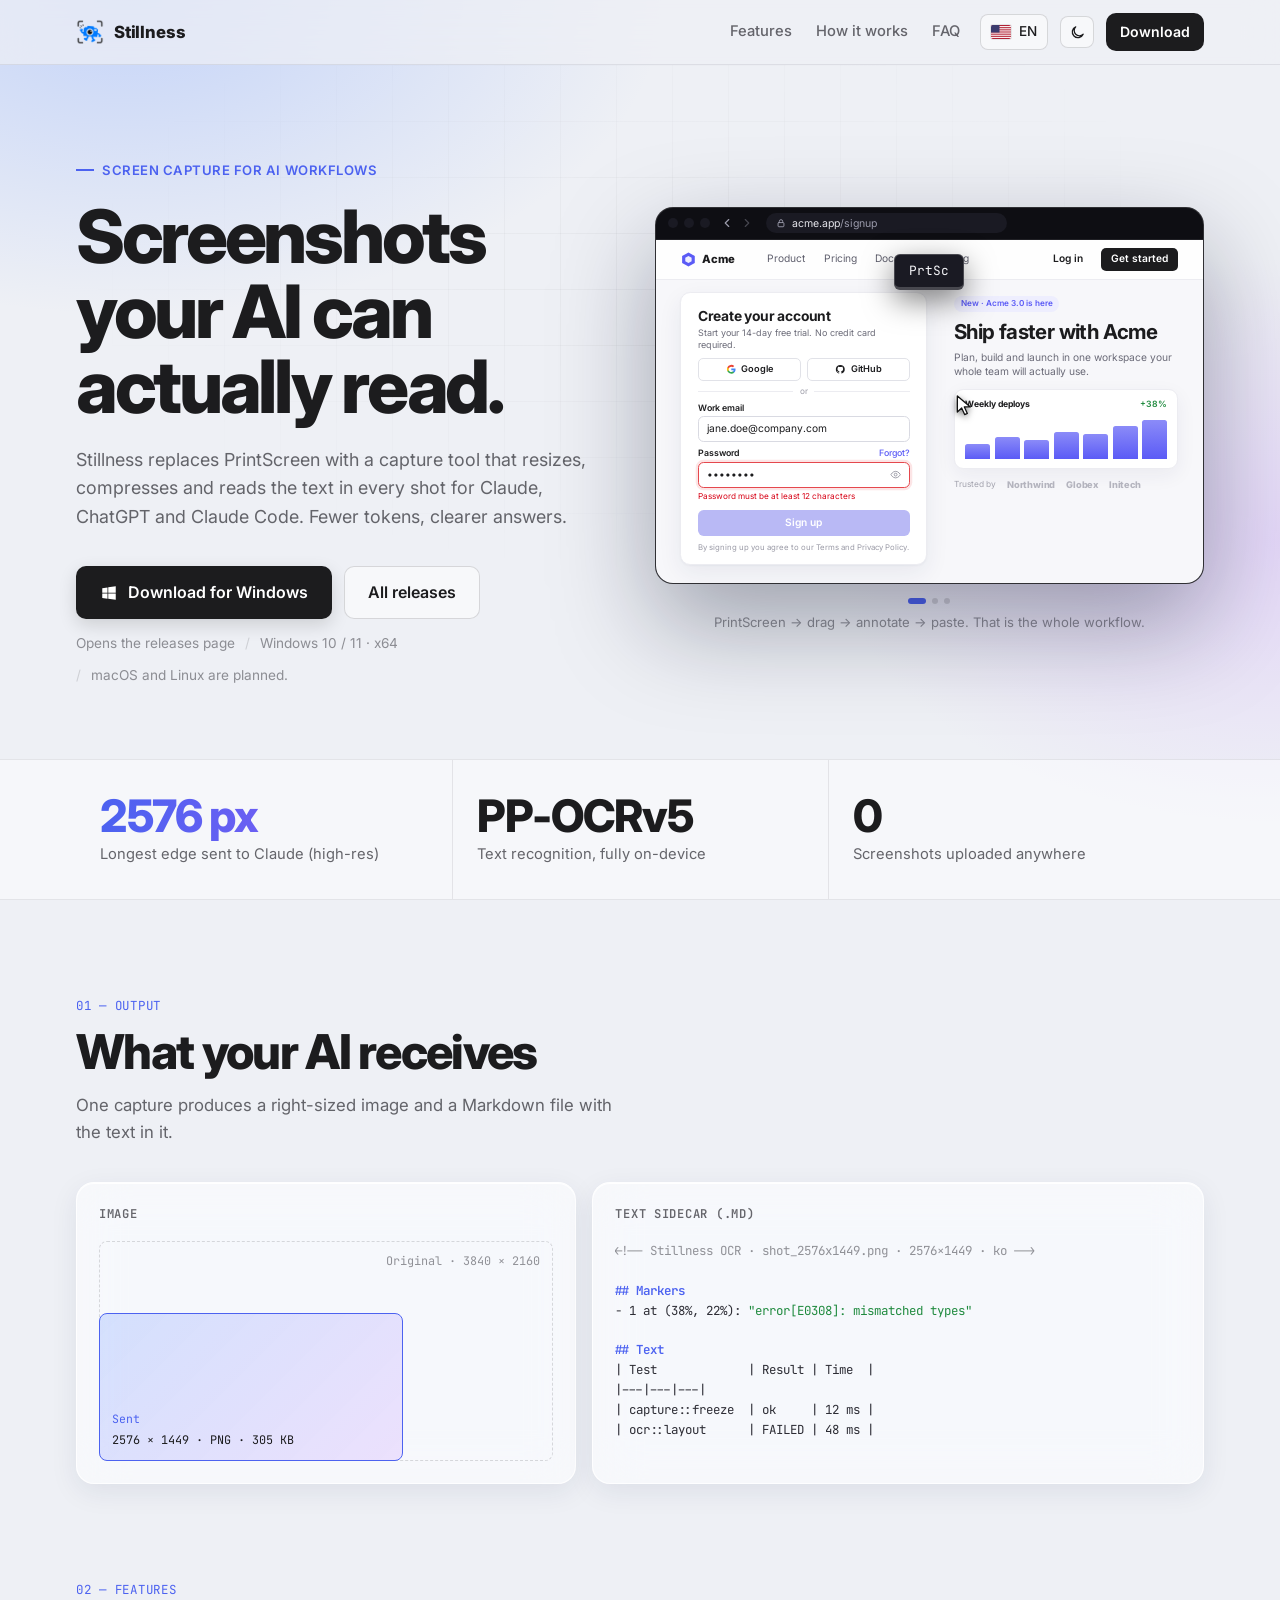
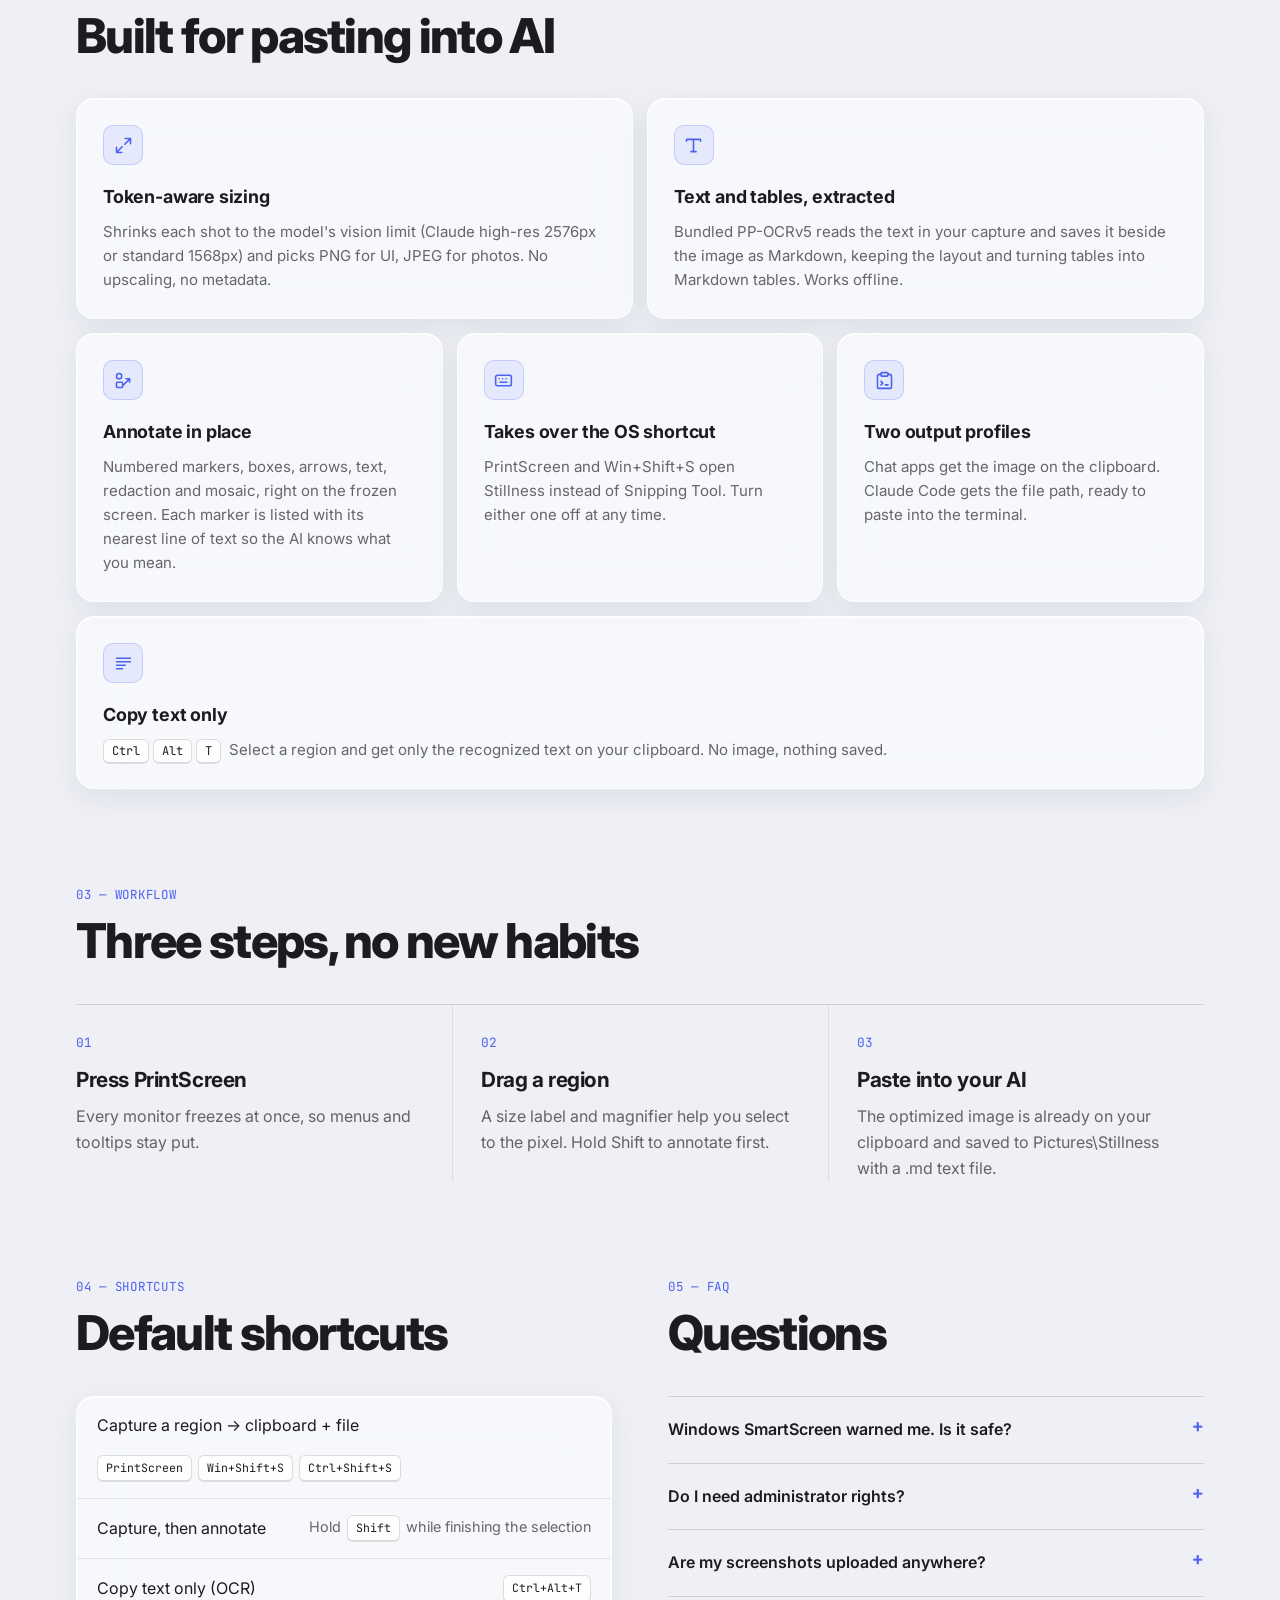
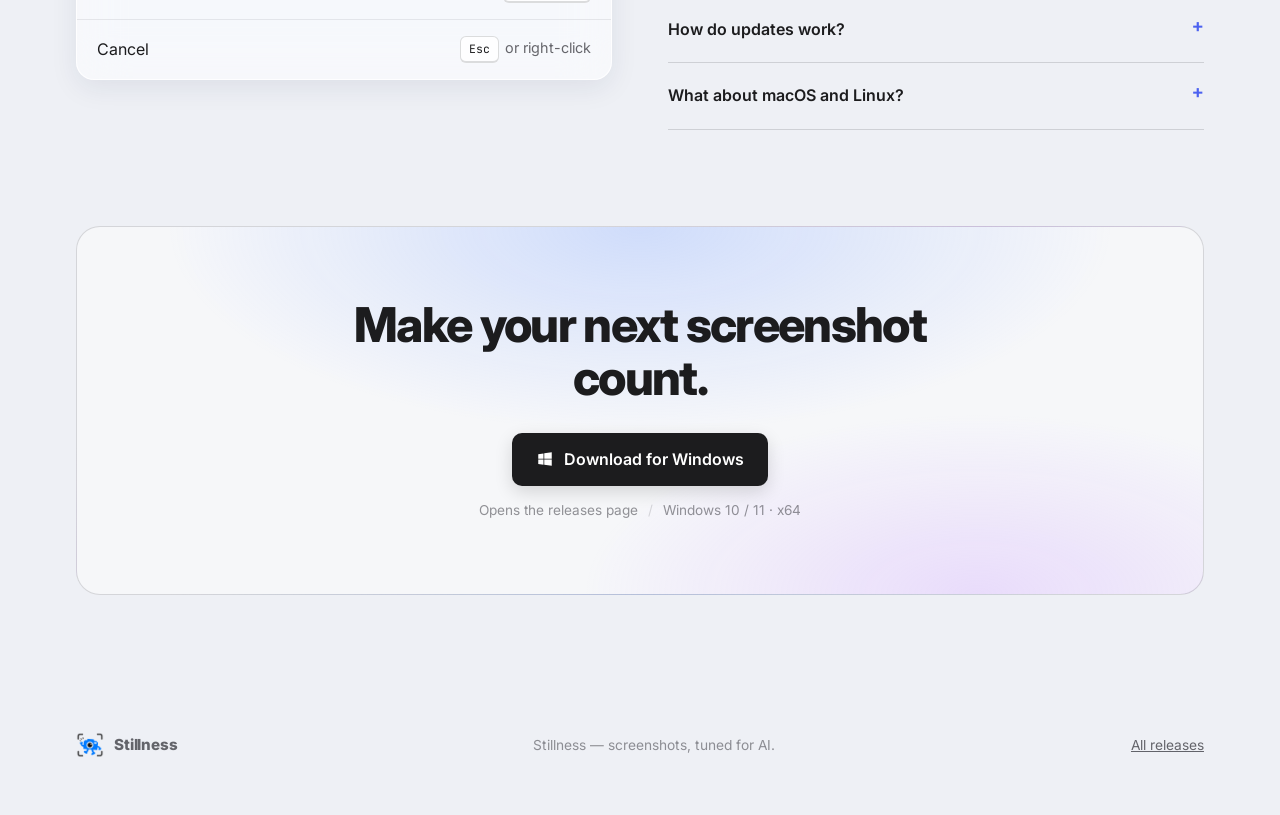
==== index.html @ 89915379 "Deploy site from 609cd7d" ====
<!doctype html>
<html lang="en">
<head>
<meta charset="utf-8">
<meta name="viewport" content="width=device-width, initial-scale=1">
<title>Stillness</title>
<meta name="description" content="Screenshots your AI can actually read. A lightweight capture tool for Claude, ChatGPT and Claude Code.">
<link rel="icon" href="assets/icon.png">
<link rel="preconnect" href="https://fonts.googleapis.com">
<link rel="preconnect" href="https://fonts.gstatic.com" crossorigin>
<link href="https://fonts.googleapis.com/css2?family=Inter:wght@400;500;600;800&family=JetBrains+Mono:wght@400;600&display=swap" rel="stylesheet">
<link rel="stylesheet" href="shared/base.css">
<style>
/* Landing page only; tokens and header/footer chrome live in shared/base.css. */

/* Hero */
.hero { position: relative; padding: 88px 0 72px; }
.hero::before {
  content: ""; position: absolute; inset: -120px 0 auto; height: 720px; pointer-events: none;
  background:
    radial-gradient(40% 50% at 75% 30%, var(--glow-1), transparent 70%),
    radial-gradient(35% 40% at 20% 10%, var(--glow-2), transparent 70%);
}
.hero::after {
  content: ""; position: absolute; inset: 0; pointer-events: none; opacity: .5;
  background-image: linear-gradient(var(--line) 1px, transparent 1px), linear-gradient(90deg, var(--line) 1px, transparent 1px);
  background-size: 56px 56px;
  -webkit-mask-image: radial-gradient(60% 60% at 50% 30%, #000, transparent 75%); mask-image: radial-gradient(60% 60% at 50% 30%, #000, transparent 75%);
}
.hero .wrap { position: relative; z-index: 1; display: grid; grid-template-columns: 1fr 1.05fr; gap: 56px; align-items: center; }
.eyebrow { display: inline-flex; align-items: center; gap: 8px; font-size: .82rem; font-weight: 600; color: var(--accent); letter-spacing: .04em; text-transform: uppercase; }
.eyebrow::before { content: ""; width: 18px; height: 2px; background: var(--accent); }
h1 { font-size: clamp(2.6rem, 6.2vw, 4.6rem); line-height: 1.02; letter-spacing: -.045em; font-weight: 800; margin: 18px 0 22px; }
:lang(ko) h1, :lang(ja) h1 { letter-spacing: -.02em; line-height: 1.15; }
.hero p.sub { color: var(--muted); font-size: 1.12rem; max-width: 540px; margin: 0; }
.cta { display: flex; gap: 12px; flex-wrap: wrap; margin-top: 34px; align-items: center; }
.cta-meta { margin-top: 14px; color: var(--faint); font-size: .85rem; display: flex; gap: 10px; flex-wrap: wrap; }
.cta-meta span + span::before { content: "/"; margin-right: 10px; color: var(--line-2); }
.cta-meta [hidden] + span::before { content: none; }

/* Capture scene: a dark editor window in both themes, animated by shared/capture-demo.js */
.scene { position: relative; aspect-ratio: 16 / 11; border-radius: var(--radius-lg); background: #0e0e13; border: 1px solid rgb(255 255 255 / .14); overflow: hidden; box-shadow: 0 40px 100px rgb(10 14 40 / .35); color-scheme: dark; -webkit-user-select: none; user-select: none; }
:root[data-theme="dark"] .scene { box-shadow: 0 40px 100px rgb(0 0 0 / .6); }
.scene .titlebar { height: 32px; display: flex; align-items: center; gap: 6px; padding: 0 12px; border-bottom: 1px solid rgb(255 255 255 / .08); }
.scene .titlebar i { width: 10px; height: 10px; border-radius: 50%; background: #1a1a23; }
.scene .code { padding: 16px 20px; font-family: var(--font-mono); font-size: clamp(.55rem, 1.2vw, .78rem); line-height: 1.9; color: #9b9bab; background: #0e0e13; }
.scene .code > div { white-space: pre; min-height: 1.9em; }
.scene .code .k { color: #ff7ab2; } .scene .code .s { color: #fc6a5d; } .scene .code .f { color: #67b7a4; } .scene .code .e { color: #ff5f57; font-weight: 600; }
.scene .sel { position: absolute; z-index: 2; width: 0; height: 0; opacity: 0; box-shadow: 0 0 0 9999px rgb(0 0 0 / .52); outline: 1.5px solid var(--accent); }
.scene .sel::before, .scene .sel::after { content: ""; position: absolute; width: 8px; height: 8px; background: var(--accent); }
.scene .sel::before { left: -4px; top: -4px; } .scene .sel::after { right: -4px; bottom: -4px; }
.scene .sel.empty { outline-color: transparent; }
.scene .sel.empty::before, .scene .sel.empty::after, .scene .sel.empty .size { display: none; }
.scene .size { position: absolute; right: 0; bottom: -26px; font-family: var(--font-mono); font-size: .72rem; background: var(--accent); color: var(--on-accent); padding: 2px 8px; border-radius: 5px; font-weight: 600; white-space: nowrap; }
.scene .dim { position: absolute; inset: 0; z-index: 3; background: rgb(0 0 0 / .62); opacity: 0; }
.scene .shot {
  --k: 1;
  position: absolute; z-index: 4; overflow: hidden; opacity: 0; transform-origin: 0 0; background: #0e0e13;
  border-radius: calc(6px / var(--k));
  box-shadow: 0 0 0 calc(1px / var(--k)) rgb(255 255 255 / .2), 0 calc(18px / var(--k)) calc(44px / var(--k)) rgb(0 0 0 / .55);
}
.scene .ann-mosaic {
  position: absolute; clip-path: inset(0 100% 0 0); border-radius: calc(2px / var(--k));
  background: conic-gradient(#3b3b48 25%, #2a2a34 0 50%, #464655 0 75%, #31313c 0) 0 0 / calc(7px / var(--k)) calc(7px / var(--k));
}
.scene .ann-arrow { position: absolute; inset: 0; width: 100%; height: 100%; overflow: visible; fill: none; stroke: var(--accent-2); stroke-linecap: round; stroke-linejoin: round; }
.scene .ann-marker {
  position: absolute; width: calc(22px / var(--k)); height: calc(22px / var(--k)); margin: calc(-11px / var(--k)) 0 0 calc(-11px / var(--k));
  border-radius: 50%; background: var(--accent-2); color: #fff; font: 800 calc(12px / var(--k)) / 1 var(--font);
  display: grid; place-items: center; transform: scale(0);
  box-shadow: 0 0 0 calc(3px / var(--k)) color-mix(in srgb, var(--accent-2) 30%, transparent);
}
.scene .toolbar {
  position: absolute; z-index: 5; left: 50%; top: 42px; transform: translateX(-50%); opacity: 0;
  display: flex; gap: 3px; padding: 4px; border-radius: 11px;
  background: rgb(26 26 35 / .95); border: 1px solid rgb(255 255 255 / .14); box-shadow: 0 10px 30px rgb(0 0 0 / .45);
}
.scene .toolbar i { width: 28px; height: 28px; display: grid; place-items: center; border-radius: 8px; color: #c9c9d4; }
.scene .toolbar i.on { background: var(--accent); color: var(--on-accent); }
.scene .toolbar svg { width: 15px; height: 15px; }
.scene .toolbar .sep { width: 1px; background: rgb(255 255 255 / .12); margin: 4px 2px; }
.scene .key { position: absolute; z-index: 6; left: 50%; top: 46px; translate: -50% 0; opacity: 0; }
.scene .key kbd { display: block; font-size: .8rem; padding: 6px 14px; background: #1a1a23; color: #f4f4f7; border-color: rgb(255 255 255 / .2); border-bottom-width: 3px; box-shadow: 0 10px 30px rgb(0 0 0 / .5); }
.scene .toast {
  position: absolute; z-index: 7; right: 14px; bottom: 14px; display: flex; align-items: center; gap: 10px; max-width: calc(100% - 28px); opacity: 0; color: #f4f4f7;
  background: rgb(26 26 35 / .95); border: 1px solid rgb(255 255 255 / .14); border-radius: 12px; padding: 10px 14px;
  font-family: var(--font-mono); font-size: clamp(.58rem, 1.1vw, .74rem); box-shadow: 0 16px 40px rgb(0 0 0 / .5);
}
.scene .toast b { width: 8px; height: 8px; border-radius: 50%; background: #30d158; flex: none; }
.scene .shutter, .scene .flash { position: absolute; inset: 0; z-index: 9; pointer-events: none; opacity: 0; border-radius: inherit; }
.scene .shutter { box-shadow: inset 0 0 0 3px var(--accent), inset 0 0 48px color-mix(in srgb, var(--accent) 50%, transparent); }
.scene .flash { background: #fff; }
.scene .ripple { position: absolute; z-index: 8; width: 26px; height: 26px; margin: -13px 0 0 -13px; border-radius: 50%; border: 2px solid var(--accent); opacity: 0; pointer-events: none; }
.scene .cursor { position: absolute; left: 0; top: 0; z-index: 8; width: 0; height: 0; opacity: 0; pointer-events: none; }
.scene .cursor svg { position: absolute; filter: drop-shadow(0 2px 3px rgb(0 0 0 / .5)); }
.scene .cursor .ptr { left: -1px; top: -1px; width: 18px; height: 22px; }
.scene .cursor .cross { left: -11px; top: -11px; width: 22px; height: 22px; display: none; }
.scene .cursor.cross .ptr { display: none; }
.scene .cursor.cross .cross { display: block; }
.scene .screen { position: absolute; inset: 0; }
.scene .screen[data-screen="code"] { opacity: 0; }
.scene .titlebar.browser { gap: 6px; color: #9b9bab; }
.scene .titlebar.browser .nav-ic { width: 14px; height: 14px; margin-left: 4px; }
.scene .titlebar.browser .nav-ic + .nav-ic { margin-left: 0; }
.scene .titlebar.browser .dim-ic { opacity: .4; }
.scene .titlebar.browser .url { margin: 0 auto 0 6px; flex: 1; max-width: 46%; height: 20px; border-radius: 10px; background: #1a1a23; color: #e4e4ea; font: .66rem var(--font); display: flex; align-items: center; gap: 6px; padding: 0 10px; white-space: nowrap; overflow: hidden; }
.scene .titlebar.browser .url svg { width: 10px; height: 10px; flex: none; color: #9b9bab; }
.scene .titlebar.browser .url .path { color: #9b9bab; margin-left: -6px; }
.scene .page { position: absolute; top: 32px; left: 0; right: 0; bottom: 0; background: #f7f7fa; color: #1c1c1e; font-family: var(--font); font-size: clamp(.42rem, .9vw, .64rem); line-height: 1.35; color-scheme: light; overflow: hidden; }
.page svg { flex: none; }
.page .nav { display: flex; align-items: center; gap: 1.8em; padding: .8em 2.4em; border-bottom: 1px solid #ececf1; background: rgb(255 255 255 / .9); }
.page .logo { display: flex; align-items: center; gap: .45em; font-weight: 800; font-size: 1.1em; margin-right: 1.2em; }
.page .logo svg { width: 1.5em; height: 1.5em; }
.page .nav span { color: #5f5f6d; }
.page .nav .right { margin-left: auto; color: #1c1c1e; font-weight: 600; }
.page .nav .go { background: #1c1c1e; color: #fff; font-weight: 600; padding: .45em 1em; border-radius: .5em; }
.page .body { display: grid; grid-template-columns: 1.1fr 1fr; gap: 2.6em; padding: 1.2em 2.4em; }
.page .card { background: #fff; border: 1px solid #ececf1; border-radius: 1em; padding: 1.3em 1.6em 1.2em; box-shadow: 0 .1em .2em rgb(30 40 80 / .04), 0 .8em 2.4em rgb(30 40 80 / .07); }
.page h4 { margin: 0; font-size: 1.35em; letter-spacing: -.015em; }
.page .lead { margin: .2em 0 .75em; color: #6b6b78; font-size: .88em; }
.page .social { display: grid; grid-template-columns: 1fr 1fr; gap: .6em; }
.page .social span { display: flex; align-items: center; justify-content: center; gap: .5em; border: 1px solid #e1e2e8; border-radius: .55em; padding: .45em; font-weight: 600; font-size: .9em; }
.page .social svg { width: 1.15em; height: 1.15em; }
.page .or { display: flex; align-items: center; gap: .8em; margin: .6em 0 0; color: #9a9aa6; font-size: .8em; }
.page .or::before, .page .or::after { content: ""; flex: 1; height: 1px; background: #ececf1; }
.page label { display: flex; justify-content: space-between; font-weight: 600; font-size: .86em; margin: .55em 0 .3em; }
.page label em { font-style: normal; font-weight: 500; color: #5b5bf6; }
.page .input { display: flex; align-items: center; justify-content: space-between; border: 1px solid #d9dae2; border-radius: .55em; padding: .5em .75em; background: #fff; }
.page .input svg { width: 1.1em; height: 1.1em; color: #9a9aa6; }
.page .input.err { border-color: #e5484d; box-shadow: 0 0 0 .22em rgb(229 72 77 / .14); }
.page .error { color: #d70015; font-size: .8em; margin: .4em 0 0; }
.page .actions { margin-top: .8em; }
.page .signup { display: block; text-align: center; font-weight: 600; padding: .6em; border-radius: .55em; background: #b9b9f5; color: #fff; }
.page small { display: block; margin-top: .7em; color: #9a9aa6; font-size: .76em; text-align: center; }
.page .side { padding-top: .4em; }
.page .badge { display: inline-block; font-size: .8em; font-weight: 600; color: #5b5bf6; background: #eeeefe; border-radius: 99em; padding: .25em .8em; }
.page .side h5 { font-size: 2em; line-height: 1.1; margin: .45em 0 .4em; letter-spacing: -.03em; }
.page .side p { color: #6b6b78; margin: 0 0 1em; max-width: 26em; }
.page .preview { background: #fff; border: 1px solid #ececf1; border-radius: .9em; padding: .8em 1em; box-shadow: 0 .6em 2em rgb(30 40 80 / .06); max-width: 22em; }
.page .pv-head { display: flex; justify-content: space-between; font-size: .85em; }
.page .pv-head span { color: #1f8a3e; font-weight: 600; }
.page .bars { display: flex; align-items: flex-end; gap: .45em; height: 4.2em; margin-top: .6em; }
.page .bars i { flex: 1; border-radius: .25em .25em 0 0; background: linear-gradient(#8b8bf8, #5b5bf6); }
.page .logos { display: flex; align-items: center; gap: 1.3em; margin-top: 1.2em; color: #a3a3ae; font-size: .82em; }
.page .logos b { font-weight: 800; letter-spacing: -.02em; color: #b4b4be; font-size: 1.1em; }
.scene .ann { --k: 1; position: absolute; inset: 0; z-index: 4; pointer-events: none; }
/* Pixelated light content reads as mid greys, not the dark editor palette */
.scene .ann .ann-mosaic { background: conic-gradient(#b9bbc6 25%, #dcdde4 0 50%, #a5a7b3 0 75%, #cbccd5 0) 0 0 / 7px 7px; }
.scene .ann-box { position: absolute; border: 2.5px solid var(--accent-2); border-radius: 4px; }
.scene .ann-text { position: absolute; translate: 0 -50%; color: var(--accent-2); font: 700 clamp(.6rem, 1.2vw, .85rem) / 1.2 var(--font); white-space: nowrap; }
.scene .ann-text.typing::after { content: ""; display: inline-block; width: 1.5px; height: 1.1em; margin-left: 2px; vertical-align: -.18em; background: currentColor; animation: caret 1s steps(1) infinite; }
@keyframes caret { 50% { opacity: 0; } }
.scene .screen[data-screen="text"] { opacity: 0; }
.scene .titlebar.viewer .doc-name { margin-left: 10px; color: #e4e4ea; font: 600 .7rem var(--font); }
.scene .titlebar.viewer .zoom { margin-left: auto; color: #9b9bab; font: .66rem var(--font-mono); }
.scene .viewer { position: absolute; top: 32px; left: 0; right: 0; bottom: 0; background: #2b2b33; display: flex; justify-content: center; padding-top: 4%; overflow: hidden; font-family: var(--font); font-size: clamp(.46rem, .95vw, .68rem); line-height: 1.4; color-scheme: light; }
.viewer .paper { width: 74%; align-self: flex-start; background: #fff; color: #1c1c1e; padding: 2.2em 2.8em 3em; box-shadow: 0 1em 3em rgb(0 0 0 / .45); }
.viewer .doc-head { display: flex; justify-content: space-between; border-bottom: 2px solid #1c1c1e; padding-bottom: .5em; margin-bottom: 1.1em; font-size: .9em; }
.viewer .doc-head span { color: #6b6b78; }
.viewer h6 { font-size: 1.3em; margin: 0 0 .5em; }
.viewer h6 small { font-size: .65em; font-weight: 500; color: #6b6b78; }
.viewer .line { height: .6em; background: #e8e9ef; border-radius: .3em; margin: .55em 0; }
.viewer table { width: 100%; border-collapse: collapse; margin: 1em 0; font-variant-numeric: tabular-nums; }
.viewer th, .viewer td { text-align: right; padding: .42em .6em; border-bottom: 1px solid #e6e7ee; }
.viewer th:first-child, .viewer td:first-child { text-align: left; }
.viewer th { background: #f3f3f7; font-weight: 700; }
.viewer .up { color: #1f8a3e; } .viewer .down { color: #d70015; }
.scene .scan { position: absolute; z-index: 5; opacity: 0; pointer-events: none; border-bottom: 2px solid var(--accent); background: linear-gradient(to bottom, transparent, color-mix(in srgb, var(--accent) 22%, transparent)); box-shadow: 0 6px 14px -4px color-mix(in srgb, var(--accent) 70%, transparent); }
.scene .clip { position: absolute; z-index: 6; left: 50%; top: 50%; translate: -50% -50%; width: min(92%, 32em); opacity: 0; color: #f4f4f7; overflow: hidden; background: rgb(22 22 30 / .97); border: 1px solid rgb(255 255 255 / .14); border-radius: 12px; box-shadow: 0 24px 60px rgb(0 0 0 / .55); }
.scene .clip-head { display: flex; align-items: center; gap: 8px; padding: 8px 12px; border-bottom: 1px solid rgb(255 255 255 / .08); font: 600 .72rem var(--font); color: #c9c9d4; }
.scene .clip-head svg { width: 14px; height: 14px; }
.scene .clip-head em { margin-left: auto; font: normal 600 .62rem var(--font-mono); color: var(--on-accent); background: var(--accent); padding: 1px 6px; border-radius: 4px; }
.scene .clip pre { margin: 0; min-height: 8.6em; padding: 10px 12px 12px; font: clamp(.5rem, 1vw, .74rem) / 1.6 var(--font-mono); white-space: pre; overflow: hidden; color: #e4e4ea; }
.scene-dots { display: flex; justify-content: center; gap: 6px; margin-top: 14px; }
.scene-dots i { width: 6px; height: 6px; border-radius: 3px; background: var(--line-2); transition: width .3s ease, background-color .3s ease; }
.scene-dots i.on { width: 18px; background: var(--accent); }
.scene-cap { margin-top: 8px; text-align: center; color: var(--faint); font-size: .82rem; }

/* Stats */
.stats { border-top: 1px solid var(--line); border-bottom: 1px solid var(--line); background: var(--bg-2); }
.stats .wrap { display: grid; grid-template-columns: repeat(3, 1fr); }
.stat { padding: 32px 24px; border-left: 1px solid var(--line); }
.stat:first-child { border-left: 0; }
.stat b { display: block; font-size: clamp(2rem, 4vw, 2.8rem); font-weight: 800; letter-spacing: -.03em; line-height: 1.1; }
.stat span { color: var(--muted); font-size: .92rem; }

/* Sections */
section { padding: 96px 0; }
.kicker { font-family: var(--font-mono); font-size: .78rem; color: var(--accent); letter-spacing: .06em; text-transform: uppercase; }
h2 { font-size: clamp(1.9rem, 4.4vw, 3rem); line-height: 1.1; letter-spacing: -.035em; font-weight: 800; margin: 10px 0 14px; max-width: 18ch; }
:lang(ko) h2, :lang(ja) h2 { letter-spacing: -.015em; }
.section-sub { color: var(--muted); max-width: 560px; margin: 0; font-size: 1.05rem; }
.output, .bento, .steps, .keys, .faq { margin-top: 36px; }

.output { display: grid; grid-template-columns: .9fr 1.1fr; gap: 16px; }
.panel { border-radius: var(--radius-lg); padding: 22px; min-width: 0; }
.panel h3 { margin: 0 0 16px; font-family: var(--font-mono); font-size: .76rem; font-weight: 600; color: var(--muted); text-transform: uppercase; letter-spacing: .06em; }
.frames { position: relative; height: 220px; }
.frame { position: absolute; left: 0; bottom: 0; border-radius: 8px; display: flex; align-items: flex-end; padding: 10px 12px; font-family: var(--font-mono); font-size: .74rem; }
.frame.orig { width: 100%; height: 100%; border: 1.5px dashed var(--line-2); color: var(--faint); align-items: flex-start; justify-content: flex-end; }
.frame.sent { width: 67%; height: 67%; background: var(--frame-fill); border: 1.5px solid var(--accent); color: var(--fg); flex-direction: column; align-items: flex-start; justify-content: flex-end; gap: 2px; }
.frame.sent small { color: var(--accent); font-size: .72rem; }
pre.md { margin: 0; font-family: var(--font-mono); font-size: .78rem; line-height: 1.6; white-space: pre; overflow-x: auto; color: var(--code-fg); }
pre.md .c { color: var(--faint); } pre.md .h { color: var(--accent); font-weight: 600; } pre.md .q { color: var(--code-q); }

.bento { display: grid; grid-template-columns: repeat(6, 1fr); gap: 14px; }
.bento article { grid-column: span 2; border-radius: var(--radius-lg); padding: 26px; transition: border-color .2s ease, transform .2s ease; }
.bento article:hover { border-color: var(--line-2); transform: translateY(-2px); }
.bento article.wide { grid-column: span 3; }
:root[data-theme="dark"] .bento article.wide { background: linear-gradient(160deg, var(--panel-2), var(--panel) 60%); }
.bento .ic { width: 40px; height: 40px; border-radius: 10px; display: grid; place-items: center; margin-bottom: 18px; color: var(--accent); background: var(--ic-bg); border: 1px solid var(--ic-border); }
.bento .ic svg { width: 21px; height: 21px; }
.bento h3 { margin: 0 0 8px; font-size: 1.12rem; letter-spacing: -.01em; }
.bento p { margin: 0; color: var(--muted); font-size: .94rem; }

.steps { display: grid; grid-template-columns: repeat(3, 1fr); gap: 0; border-top: 1px solid var(--line-2); }
.step { padding: 28px 28px 0 0; }
.step + .step { padding-left: 28px; border-left: 1px solid var(--line); }
.step .n { font-family: var(--font-mono); font-size: .8rem; color: var(--accent); }
.step h3 { margin: 10px 0 8px; font-size: 1.3rem; letter-spacing: -.02em; }
.step p { margin: 0; color: var(--muted); }

.split { display: grid; grid-template-columns: 1fr 1fr; gap: 56px; align-items: start; }
.keys { border-radius: var(--radius-lg); overflow: hidden; }
.keys .row { display: flex; justify-content: space-between; gap: 16px; padding: 16px 20px; border-top: 1px solid var(--line); align-items: center; flex-wrap: wrap; }
.keys .row:first-child { border-top: 0; }
.keys .row > :last-child { display: flex; gap: 6px; flex-wrap: wrap; color: var(--muted); font-size: .9rem; }

.faq details { border-top: 1px solid var(--line-2); }
.faq details:last-child { border-bottom: 1px solid var(--line-2); }
.faq summary { cursor: pointer; padding: 20px 0; font-weight: 600; list-style: none; display: flex; justify-content: space-between; gap: 16px; }
.faq summary::-webkit-details-marker { display: none; }
.faq summary::after { content: "+"; color: var(--accent); font-family: var(--font-mono); font-size: 1.2rem; line-height: 1; transition: transform .2s; }
.faq details[open] summary::after { transform: rotate(45deg); }
.faq details p { margin: 0 0 20px; color: var(--muted); }
.faq strong { color: var(--fg); }

.final { position: relative; overflow: hidden; border-radius: 24px; padding: 72px 24px; text-align: center; border: 1px solid var(--line-2); background: var(--final-bg); }
.final h2 { margin: 0 auto 28px; max-width: 20ch; }
.final .cta { justify-content: center; margin-top: 0; }
.final .cta-meta { justify-content: center; }


@media (max-width: 960px) {
  .hero .wrap, .split, .output { grid-template-columns: 1fr; }
  .hero .wrap { gap: 48px; }
  .bento article, .bento article.wide { grid-column: span 3; }
}
@media (max-width: 640px) {
  nav.links, header .btn.small { display: none; }
  header .lang { margin-left: auto; }
  .hero { padding-top: 48px; }
  .stats .wrap { grid-template-columns: 1fr; }
  .stat { border-left: 0; border-top: 1px solid var(--line); padding: 22px 0; }
  .stat:first-child { border-top: 0; }
  .bento article, .bento article.wide { grid-column: 1 / -1; }
  .steps { grid-template-columns: 1fr; }
  .step, .step + .step { padding: 24px 0; border-left: 0; }
  .step + .step { border-top: 1px solid var(--line); }
  section { padding: 64px 0; }
  .scene .code { padding: 10px 12px; }
  .scene .toolbar i { width: 24px; height: 24px; }
  .scene .toolbar svg { width: 13px; height: 13px; }
}
@media (prefers-reduced-motion: reduce) { html { scroll-behavior: auto; } .btn, .bento article { transition: none; } }
</style>
<script>
  // Apply the saved theme before first paint so dark visitors don't see a light flash.
  try { if (localStorage.getItem("stillness.theme") === "dark") document.documentElement.dataset.theme = "dark"; } catch {}
</script>
<script src="shared/i18n.js" defer></script>
<script src="shared/theme.js" defer></script>
<script src="shared/release.js" defer></script>
<script src="shared/capture-demo.js" defer></script>
</head>
<body>
<header>
  <div class="wrap">
    <a class="brand" href="#top"><img src="assets/icon.png" alt="">Stillness</a>
    <nav class="links">
      <a href="#features" data-i18n="nav.features">Features</a>
      <a href="#how" data-i18n="nav.how">How it works</a>
      <a href="#faq" data-i18n="nav.faq">FAQ</a>
    </nav>
    <div class="lang" data-lang-switch></div>
    <button type="button" class="theme-btn" data-theme-toggle data-i18n-label="theme.toggle">
      <svg class="moon" viewBox="0 0 24 24" fill="none" stroke="currentColor" stroke-width="1.8" stroke-linecap="round" stroke-linejoin="round" aria-hidden="true"><path d="M20 14.5A8 8 0 1 1 9.5 4a6.5 6.5 0 0 0 10.5 10.5z"/></svg>
      <svg class="sun" viewBox="0 0 24 24" fill="none" stroke="currentColor" stroke-width="1.8" stroke-linecap="round" aria-hidden="true"><circle cx="12" cy="12" r="4"/><path d="M12 2v2M12 20v2M4.9 4.9l1.4 1.4M17.7 17.7l1.4 1.4M2 12h2M20 12h2M4.9 19.1l1.4-1.4M17.7 6.3l1.4-1.4"/></svg>
    </button>
    <a class="btn small" data-download href="releases.html" data-i18n="nav.download">Download</a>
  </div>
</header>

<main id="top">
  <div class="hero">
    <div class="wrap">
      <div>
        <span class="eyebrow" data-i18n="hero.eyebrow">Screen capture for AI workflows</span>
        <h1 data-i18n="hero.title">Screenshots your AI can actually read.</h1>
        <p class="sub" data-i18n="hero.sub"></p>
        <div class="cta">
          <a class="btn" data-download href="releases.html">
            <svg class="ic-win" viewBox="0 0 24 24" fill="currentColor" aria-hidden="true"><path d="M3 5.5 10 4.5v7H3zM11 4.3 21 3v8.5H11zM3 12.5h7v7L3 18.5zM11 12.5h10V21l-10-1.4z"/></svg>
            <svg class="ic-mac" viewBox="0 0 24 24" fill="currentColor" aria-hidden="true"><path d="M16.4 12.6c0-2.4 2-3.6 2.1-3.7-1.1-1.7-2.9-1.9-3.5-1.9-1.5-.2-2.9.9-3.7.9-.8 0-1.9-.9-3.2-.8-1.6 0-3.1 1-4 2.4-1.7 3-.4 7.4 1.2 9.8.8 1.2 1.8 2.5 3 2.4 1.2 0 1.7-.8 3.1-.8 1.5 0 1.9.8 3.2.8 1.3 0 2.2-1.2 3-2.4.9-1.4 1.3-2.7 1.3-2.8-.1 0-2.5-1-2.5-3.9zM14 5.5c.7-.8 1.1-1.9 1-3-1 0-2.1.7-2.8 1.5-.6.7-1.2 1.8-1 2.9 1.1.1 2.1-.6 2.8-1.4z"/></svg>
            <span data-download-label>Download for Windows</span>
          </a>
          <a class="btn ghost" data-releases href="#" data-i18n="cta.releases"></a>
        </div>
        <div class="cta-meta"><span data-release-meta></span><span data-platform></span><span data-i18n="cta.soon"></span><a data-alt-download hidden></a></div>
      </div>
      <div>
        <div class="scene" data-demo aria-hidden="true">
          <div class="screen" data-screen="code">
          <div class="titlebar"><i></i><i></i><i></i></div>
          <div class="code">
<div><span><span class="k">fn</span> <span class="f">capture</span>(session: &amp;Session) -&gt; Result&lt;Shot&gt; {</span></div>
<div><span>    <span class="k">let</span> frames = session.<span class="f">freeze_all</span>()?;</span></div>
<div><span>    <span class="k">let</span> crop = frames.<span class="f">crop</span>(rect);</span></div>
<div><span> </span></div>
<div data-pick><span><span class="e">error[E0308]: mismatched types</span></span></div>
<div data-pick><span>  --&gt; <span data-mosaic>src/capture/mod.rs:118:24</span></span></div>
<div data-pick><span>    |     expected `u32`, found <span data-arrow-to>`f32`</span></span></div>
<div><span> </span></div>
<div><span>    <span class="k">let</span> out = pipeline::<span class="f">run</span>(crop, <span class="s">"claude_high"</span>);</span></div>
<div><span>    output::<span class="f">deliver</span>(out)</span></div>
<div><span>}</span></div>
          </div>
          </div>
          <div class="screen web" data-screen="web">
            <div class="titlebar browser">
              <i></i><i></i><i></i>
              <svg class="nav-ic" viewBox="0 0 24 24" fill="none" stroke="currentColor" stroke-width="2" stroke-linecap="round" stroke-linejoin="round"><path d="M15 6l-6 6 6 6"/></svg>
              <svg class="nav-ic dim-ic" viewBox="0 0 24 24" fill="none" stroke="currentColor" stroke-width="2" stroke-linecap="round" stroke-linejoin="round"><path d="M9 6l6 6-6 6"/></svg>
              <span class="url"><svg viewBox="0 0 24 24" fill="none" stroke="currentColor" stroke-width="2.2" stroke-linecap="round"><rect x="5" y="11" width="14" height="10" rx="2"/><path d="M8 11V8a4 4 0 0 1 8 0v3"/></svg>acme.app<span class="path">/signup</span></span>
            </div>
            <div class="page">
              <div class="nav">
                <b class="logo"><svg viewBox="0 0 24 24"><path d="M12 2l9 5v10l-9 5-9-5V7z" fill="#5b5bf6"/><path d="M12 7l4.5 2.5v5L12 17l-4.5-2.5v-5z" fill="#fff" opacity=".9"/></svg>Acme</b>
                <span>Product</span><span>Pricing</span><span>Docs</span><span>Changelog</span>
                <span class="right">Log in</span><span class="go">Get started</span>
              </div>
              <div class="body">
                <div class="card">
                  <h4>Create your account</h4>
                  <p class="lead">Start your 14-day free trial. No credit card required.</p>
                  <div class="social">
                    <span><svg viewBox="0 0 24 24"><path d="M21.6 12.2c0-.7-.1-1.4-.2-2H12v3.8h5.4a4.6 4.6 0 0 1-2 3v2.5h3.2c1.9-1.7 3-4.3 3-7.3z" fill="#4285f4"/><path d="M12 22c2.7 0 5-.9 6.6-2.4l-3.2-2.5c-.9.6-2 1-3.4 1-2.6 0-4.8-1.8-5.6-4.1H3.1v2.6A10 10 0 0 0 12 22z" fill="#34a853"/><path d="M6.4 14c-.2-.6-.3-1.3-.3-2s.1-1.4.3-2V7.4H3.1a10 10 0 0 0 0 9.2z" fill="#fbbc05"/><path d="M12 6c1.5 0 2.8.5 3.8 1.5l2.9-2.9A10 10 0 0 0 3.1 7.4L6.4 10C7.2 7.8 9.4 6 12 6z" fill="#ea4335"/></svg>Google</span>
                    <span><svg viewBox="0 0 24 24"><path fill="#1c1c1e" d="M12 2a10 10 0 0 0-3.2 19.5c.5.1.7-.2.7-.5v-1.7c-2.8.6-3.4-1.3-3.4-1.3-.5-1.2-1.1-1.5-1.1-1.5-.9-.6.1-.6.1-.6 1 .1 1.5 1 1.5 1 .9 1.6 2.4 1.1 3 .9.1-.7.4-1.1.6-1.4-2.2-.3-4.6-1.1-4.6-5 0-1.1.4-2 1-2.7-.1-.3-.4-1.3.1-2.7 0 0 .8-.3 2.8 1a9.6 9.6 0 0 1 5 0c1.9-1.3 2.8-1 2.8-1 .5 1.4.2 2.4.1 2.7.6.7 1 1.6 1 2.7 0 3.9-2.3 4.7-4.6 5 .4.3.7.9.7 1.9V21c0 .3.2.6.7.5A10 10 0 0 0 12 2z"/></svg>GitHub</span>
                  </div>
                  <div class="or"><span>or</span></div>
                  <label>Work email</label>
                  <div class="input"><span data-mosaic>jane.doe@company.com</span></div>
                  <label>Password <em>Forgot?</em></label>
                  <div class="input err"><span>••••••••</span><svg viewBox="0 0 24 24" fill="none" stroke="currentColor" stroke-width="2"><path d="M2 12s3.6-7 10-7 10 7 10 7-3.6 7-10 7S2 12 2 12z"/><circle cx="12" cy="12" r="3"/></svg></div>
                  <p class="error"><span data-marker-at>Password must be at least 12 characters</span></p>
                  <div class="actions"><span class="signup" data-box>Sign up</span></div>
                  <small>By signing up you agree to our Terms and Privacy Policy.</small>
                </div>
                <div class="side">
                  <span class="badge">New · Acme 3.0 is here</span>
                  <h5>Ship faster with Acme</h5>
                  <p>Plan, build and launch in one workspace your whole team will actually use.</p>
                  <div class="preview">
                    <div class="pv-head"><b>Weekly deploys</b><span>+38%</span></div>
                    <div class="bars"><i style="height:35%"></i><i style="height:52%"></i><i style="height:44%"></i><i style="height:63%"></i><i style="height:58%"></i><i style="height:78%"></i><i style="height:92%"></i></div>
                  </div>
                  <div class="logos"><span>Trusted by</span><b>Northwind</b><b>Globex</b><b>Initech</b></div>
                </div>
              </div>
            </div>
          </div>
          <div class="screen" data-screen="text">
            <div class="titlebar viewer"><i></i><i></i><i></i><span class="doc-name">Q3-report.pdf</span><span class="zoom">100%</span></div>
            <div class="viewer">
              <div class="paper">
                <div class="doc-head"><b>Acme Inc.</b><span>Quarterly report · Q3 2026</span></div>
                <h6>Revenue by region <small>(USD K)</small></h6>
                <div class="line" style="width:94%"></div><div class="line" style="width:72%"></div>
                <table data-ocr>
                  <tr><th>Region</th><th>Q2</th><th>Q3</th><th>Change</th></tr>
                  <tr><td>Korea</td><td>1,240</td><td>1,512</td><td class="up">+21.9%</td></tr>
                  <tr><td>Japan</td><td>980</td><td>1,105</td><td class="up">+12.8%</td></tr>
                  <tr><td>US</td><td>2,310</td><td>2,264</td><td class="down">-2.0%</td></tr>
                </table>
                <div class="line" style="width:88%"></div><div class="line" style="width:64%"></div><div class="line" style="width:80%"></div>
              </div>
            </div>
          </div>
          <div class="sel empty"><span class="size"></span></div>
          <div class="dim"></div>
          <div class="shot"></div>
          <div class="ann"></div>
          <div class="scan"></div>
          <div class="clip">
            <div class="clip-head"><svg viewBox="0 0 24 24" fill="none" stroke="currentColor" stroke-width="2" stroke-linecap="round"><rect x="8" y="3" width="8" height="4" rx="1"/><path d="M8 5H6a2 2 0 0 0-2 2v12a2 2 0 0 0 2 2h12a2 2 0 0 0 2-2V7a2 2 0 0 0-2-2h-2"/></svg><span data-i18n="demo.clipboard">Clipboard</span><em>Markdown</em></div>
            <pre></pre>
          </div>
          <div class="toolbar">
            <i data-tool="marker"><svg viewBox="0 0 24 24" fill="none" stroke="currentColor" stroke-width="2"><circle cx="12" cy="12" r="8"/><path d="M11 9l1.5-1V16"/></svg></i>
            <i data-tool="box"><svg viewBox="0 0 24 24" fill="none" stroke="currentColor" stroke-width="2"><rect x="4" y="6" width="16" height="12" rx="1.5"/></svg></i>
            <i data-tool="arrow"><svg viewBox="0 0 24 24" fill="none" stroke="currentColor" stroke-width="2" stroke-linecap="round" stroke-linejoin="round"><path d="M5 19L19 5M10 5h9v9"/></svg></i>
            <i data-tool="text"><svg viewBox="0 0 24 24" fill="none" stroke="currentColor" stroke-width="2" stroke-linecap="round"><path d="M5 6h14M12 6v13"/></svg></i>
            <i data-tool="mosaic"><svg viewBox="0 0 24 24" fill="currentColor"><rect x="4" y="4" width="5" height="5"/><rect x="14" y="4" width="6" height="5" opacity=".5"/><rect x="9" y="9" width="5" height="5" opacity=".7"/><rect x="4" y="14" width="5" height="6" opacity=".5"/><rect x="14" y="14" width="6" height="6"/></svg></i>
            <span class="sep"></span>
            <i data-tool="done"><svg viewBox="0 0 24 24" fill="none" stroke="currentColor" stroke-width="2.4" stroke-linecap="round" stroke-linejoin="round"><path d="M5 12.5l4.5 4.5L19 7.5"/></svg></i>
          </div>
          <div class="key"><kbd>PrtSc</kbd></div>
          <div class="toast"><b></b><span></span></div>
          <div class="ripple"></div>
          <div class="cursor">
            <svg class="ptr" viewBox="0 0 18 22"><path d="M1.5 1.5v16l4.3-4 3 6.6 2.7-1.2-3-6.5h6z" fill="#fff" stroke="#111" stroke-width="1.3" stroke-linejoin="round"/></svg>
            <svg class="cross" viewBox="0 0 22 22" stroke-linecap="round"><path d="M11 1v8M11 13v8M1 11h8M13 11h8" stroke="#000" stroke-width="3.2"/><path d="M11 1v8M11 13v8M1 11h8M13 11h8" stroke="#fff" stroke-width="1.4"/></svg>
          </div>
          <div class="shutter"></div>
          <div class="flash"></div>
        </div>
        <div class="scene-dots" aria-hidden="true"><i class="on"></i><i></i><i></i></div>
        <div class="scene-cap" data-i18n="scene.caption"></div>
      </div>
    </div>
  </div>

  <div class="stats">
    <div class="wrap">
      <div class="stat"><b class="grad">2576 px</b><span data-i18n="stat.limit"></span></div>
      <div class="stat"><b>PP-OCRv5</b><span data-i18n="stat.ocr"></span></div>
      <div class="stat"><b>0</b><span data-i18n="stat.upload"></span></div>
    </div>
  </div>

  <section id="output">
    <div class="wrap">
      <div class="kicker">01 — Output</div>
      <h2 data-i18n="out.title"></h2>
      <p class="section-sub" data-i18n="out.sub"></p>
      <div class="output">
        <div class="panel surface">
          <h3 data-i18n="out.image"></h3>
          <div class="frames">
            <div class="frame orig"><span data-i18n="out.original"></span>&nbsp;· 3840 × 2160</div>
            <div class="frame sent"><small data-i18n="out.sent"></small>2576 × 1449 · PNG · 305 KB</div>
          </div>
        </div>
        <div class="panel surface">
          <h3 data-i18n="out.sidecar"></h3>
<pre class="md"><span class="c">&lt;!-- Stillness OCR · shot_2576x1449.png · 2576×1449 · ko --&gt;</span>

<span class="h">## Markers</span>
- 1 at (38%, 22%): <span class="q">"error[E0308]: mismatched types"</span>

<span class="h">## Text</span>
| Test             | Result | Time  |
|---|---|---|
| capture::freeze  | ok     | 12 ms |
| ocr::layout      | FAILED | 48 ms |</pre>
        </div>
      </div>
    </div>
  </section>

  <section id="features" style="padding-top:0">
    <div class="wrap">
      <div class="kicker">02 — Features</div>
      <h2 data-i18n="feat.title"></h2>
      <div class="bento">
        <article class="wide surface">
          <div class="ic"><svg viewBox="0 0 24 24" fill="none" stroke="currentColor" stroke-width="1.8" stroke-linecap="round" stroke-linejoin="round" aria-hidden="true"><path d="M4 14v6h6M20 10V4h-6M4 20l6.5-6.5M20 4l-6.5 6.5"/></svg></div>
          <h3 data-i18n="feat.tokens.t"></h3><p data-i18n="feat.tokens.d"></p>
        </article>
        <article class="wide surface">
          <div class="ic"><svg viewBox="0 0 24 24" fill="none" stroke="currentColor" stroke-width="1.8" stroke-linecap="round" stroke-linejoin="round" aria-hidden="true"><path d="M4 7V5h16v2M9 19h6M12 5v14"/></svg></div>
          <h3 data-i18n="feat.ocr.t"></h3><p data-i18n="feat.ocr.d"></p>
        </article>
        <article class="surface">
          <div class="ic"><svg viewBox="0 0 24 24" fill="none" stroke="currentColor" stroke-width="1.8" stroke-linecap="round" stroke-linejoin="round" aria-hidden="true"><circle cx="7" cy="7" r="3"/><path d="M12 17l7-7M15 10h4v4"/><rect x="4" y="14" width="7" height="6" rx="1"/></svg></div>
          <h3 data-i18n="feat.annotate.t"></h3><p data-i18n="feat.annotate.d"></p>
        </article>
        <article class="surface">
          <div class="ic"><svg viewBox="0 0 24 24" fill="none" stroke="currentColor" stroke-width="1.8" stroke-linecap="round" stroke-linejoin="round" aria-hidden="true"><rect x="3" y="6" width="18" height="12" rx="2"/><path d="M7 10h.01M11 10h.01M15 10h.01M8 14h8"/></svg></div>
          <h3 data-i18n="feat.replace.t"></h3><p data-i18n="feat.replace.d"></p>
        </article>
        <article class="surface">
          <div class="ic"><svg viewBox="0 0 24 24" fill="none" stroke="currentColor" stroke-width="1.8" stroke-linecap="round" stroke-linejoin="round" aria-hidden="true"><rect x="8" y="3" width="8" height="4" rx="1"/><path d="M8 5H6a2 2 0 0 0-2 2v12a2 2 0 0 0 2 2h12a2 2 0 0 0 2-2V7a2 2 0 0 0-2-2h-2M8 13l2 2-2 2M13 17h3"/></svg></div>
          <h3 data-i18n="feat.profiles.t"></h3><p data-i18n="feat.profiles.d"></p>
        </article>
        <article class="wide surface" style="grid-column: 1 / -1">
          <div class="ic"><svg viewBox="0 0 24 24" fill="none" stroke="currentColor" stroke-width="1.8" stroke-linecap="round" stroke-linejoin="round" aria-hidden="true"><path d="M4 6h16M4 10h16M4 14h10M4 18h7"/></svg></div>
          <h3 data-i18n="feat.text.t"></h3><p><kbd>Ctrl</kbd> <kbd>Alt</kbd> <kbd>T</kbd> &nbsp;<span data-i18n="feat.text.d"></span></p>
        </article>
      </div>
    </div>
  </section>

  <section id="how" style="padding-top:0">
    <div class="wrap">
      <div class="kicker">03 — Workflow</div>
      <h2 data-i18n="how.title"></h2>
      <div class="steps">
        <div class="step"><div class="n">01</div><h3 data-i18n="how.1.t"></h3><p data-i18n="how.1.d"></p></div>
        <div class="step"><div class="n">02</div><h3 data-i18n="how.2.t"></h3><p data-i18n="how.2.d"></p></div>
        <div class="step"><div class="n">03</div><h3 data-i18n="how.3.t"></h3><p data-i18n="how.3.d"></p></div>
      </div>
    </div>
  </section>

  <section id="faq" style="padding-top:0">
    <div class="wrap split">
      <div>
        <div class="kicker">04 — Shortcuts</div>
        <h2 data-i18n="keys.title"></h2>
        <div class="keys surface">
          <div class="row"><span data-i18n="keys.capture"></span><span><kbd>PrintScreen</kbd><kbd>Win+Shift+S</kbd><kbd>Ctrl+Shift+S</kbd></span></div>
          <div class="row"><span data-i18n="keys.annotate"></span><span data-i18n-html="keys.annotate.k"></span></div>
          <div class="row"><span data-i18n="keys.text"></span><span><kbd>Ctrl+Alt+T</kbd></span></div>
          <div class="row"><span data-i18n="keys.cancel"></span><span data-i18n-html="keys.cancel.k"></span></div>
        </div>
      </div>
      <div>
        <div class="kicker">05 — FAQ</div>
        <h2 data-i18n="faq.title"></h2>
        <div class="faq">
          <details><summary data-i18n="faq.smartscreen.q"></summary><p data-i18n-html="faq.smartscreen.a"></p></details>
          <details><summary data-i18n="faq.admin.q"></summary><p data-i18n="faq.admin.a"></p></details>
          <details><summary data-i18n="faq.privacy.q"></summary><p data-i18n="faq.privacy.a"></p></details>
          <details><summary data-i18n="faq.update.q"></summary><p data-i18n="faq.update.a"></p></details>
          <details><summary data-i18n="faq.platform.q"></summary><p data-i18n="faq.platform.a"></p></details>
        </div>
      </div>
    </div>
  </section>

  <section style="padding-top:0">
    <div class="wrap">
      <div class="final">
        <h2 data-i18n="final.title"></h2>
        <div class="cta">
          <a class="btn" data-download href="releases.html">
            <svg class="ic-win" viewBox="0 0 24 24" fill="currentColor" aria-hidden="true"><path d="M3 5.5 10 4.5v7H3zM11 4.3 21 3v8.5H11zM3 12.5h7v7L3 18.5zM11 12.5h10V21l-10-1.4z"/></svg>
            <svg class="ic-mac" viewBox="0 0 24 24" fill="currentColor" aria-hidden="true"><path d="M16.4 12.6c0-2.4 2-3.6 2.1-3.7-1.1-1.7-2.9-1.9-3.5-1.9-1.5-.2-2.9.9-3.7.9-.8 0-1.9-.9-3.2-.8-1.6 0-3.1 1-4 2.4-1.7 3-.4 7.4 1.2 9.8.8 1.2 1.8 2.5 3 2.4 1.2 0 1.7-.8 3.1-.8 1.5 0 1.9.8 3.2.8 1.3 0 2.2-1.2 3-2.4.9-1.4 1.3-2.7 1.3-2.8-.1 0-2.5-1-2.5-3.9zM14 5.5c.7-.8 1.1-1.9 1-3-1 0-2.1.7-2.8 1.5-.6.7-1.2 1.8-1 2.9 1.1.1 2.1-.6 2.8-1.4z"/></svg>
            <span data-download-label></span>
          </a>
        </div>
        <div class="cta-meta"><span data-release-meta></span><span data-platform></span><a data-alt-download hidden></a></div>
      </div>
    </div>
  </section>
</main>

<footer>
  <div class="wrap">
    <span class="brand"><img src="assets/icon.png" alt="">Stillness</span>
    <span data-i18n="footer.tag"></span>
    <a class="r" data-releases href="#" data-i18n="cta.releases"></a>
  </div>
</footer>
</body>
</html>
---- shared/base.css ----
/* Shared tokens and page chrome for every site page. Light (default) uses the app colors;
   <html data-theme="dark"> is the dark + orange look. */
:root {
  color-scheme: light;
  --bg: #eef0f5;
  --bg-2: rgb(255 255 255 / .42);
  --panel: rgb(255 255 255 / .55);
  --panel-2: rgb(255 255 255 / .85);
  --panel-border: rgb(255 255 255 / .85);
  --panel-shadow: inset 0 1px 0 rgb(255 255 255 / .9), 0 8px 28px rgb(30 40 80 / .08);
  --fg: #1c1c1e;
  --muted: rgb(60 60 67 / .78);
  --faint: rgb(60 60 67 / .55);
  --line: rgb(60 60 67 / .1);
  --line-2: rgb(60 60 67 / .18);
  --accent: #4c62f0;
  --accent-2: #8b5cf6;
  --on-accent: #ffffff;
  --ok: #1f8a3e;
  --ambient-1: rgb(120 160 255 / .35);
  --ambient-2: rgb(200 150 255 / .28);
  --glow-1: transparent;
  --glow-2: transparent;
  --header-bg: rgb(238 240 245 / .7);
  --menu-bg: rgb(255 255 255 / .95);
  --menu-shadow: 0 16px 40px rgb(30 40 80 / .14);
  --btn-bg: #1c1c1e;
  --btn-fg: #ffffff;
  --btn-shadow: 0 6px 18px rgb(0 0 0 / .14);
  --btn-shadow-hover: 0 10px 28px rgb(0 0 0 / .22);
  --grad: linear-gradient(90deg, #4c62f0, #8b5cf6);
  --ic-bg: rgb(76 98 240 / .1);
  --ic-border: rgb(76 98 240 / .22);
  --frame-fill: linear-gradient(135deg, rgb(120 160 255 / .28), rgb(200 150 255 / .24));
  --code-fg: #2c2c34;
  --code-q: #1f8a3e;
  --final-bg: radial-gradient(60% 80% at 50% 0%, rgb(120 160 255 / .3), transparent 70%), radial-gradient(50% 70% at 80% 100%, rgb(200 150 255 / .28), transparent 70%), rgb(255 255 255 / .45);
  --radius: 10px;
  --radius-lg: 18px;
  --font: "Inter", "Segoe UI Variable Text", "Segoe UI", "Pretendard", "Noto Sans KR", "Noto Sans JP", "Yu Gothic UI", system-ui, sans-serif;
  --font-mono: "JetBrains Mono", "Cascadia Mono", Consolas, ui-monospace, monospace;
  font-family: var(--font);
  font-size: 16px;
  line-height: 1.6;
}
:root[data-theme="dark"] {
  color-scheme: dark;
  --bg: #07070a;
  --bg-2: #0e0e13;
  --panel: #13131a;
  --panel-2: #1a1a23;
  --panel-border: rgb(255 255 255 / .08);
  --panel-shadow: none;
  --fg: #f4f4f7;
  --muted: #9b9bab;
  --faint: #5d5d6c;
  --line: rgb(255 255 255 / .08);
  --line-2: rgb(255 255 255 / .14);
  --accent: #ff9f0a;
  --accent-2: #ff5e3a;
  --on-accent: #160c00;
  --ok: #30d158;
  --ambient-1: transparent;
  --ambient-2: transparent;
  --glow-1: rgb(139 108 255 / .22);
  --glow-2: rgb(255 159 10 / .14);
  --header-bg: rgb(7 7 10 / .72);
  --menu-bg: #13131a;
  --menu-shadow: 0 20px 40px rgb(0 0 0 / .5);
  --btn-bg: linear-gradient(180deg, #ffb53d, #ff9f0a);
  --btn-fg: #160c00;
  --btn-shadow: 0 0 0 1px rgb(255 180 60 / .6) inset, 0 10px 30px rgb(255 140 0 / .25);
  --btn-shadow-hover: 0 0 0 1px rgb(255 200 90 / .8) inset, 0 14px 40px rgb(255 140 0 / .4);
  --grad: linear-gradient(90deg, #ff9f0a, #ff5e3a 55%, #8b6cff);
  --ic-bg: rgb(255 159 10 / .1);
  --ic-border: rgb(255 159 10 / .25);
  --frame-fill: linear-gradient(135deg, rgb(255 159 10 / .22), rgb(139 108 255 / .18));
  --code-fg: #d6d6e0;
  --code-q: #a5d6a7;
  --final-bg: radial-gradient(60% 80% at 50% 0%, rgb(255 159 10 / .22), transparent 70%), radial-gradient(50% 70% at 80% 100%, rgb(139 108 255 / .2), transparent 70%), #0e0e13;
}
* { box-sizing: border-box; }
html { scroll-behavior: smooth; scroll-padding-top: 96px; }
body {
  margin: 0; color: var(--fg); overflow-x: hidden;
  background:
    radial-gradient(60% 50% at 10% 0%, var(--ambient-1), transparent 70%),
    radial-gradient(50% 45% at 100% 60%, var(--ambient-2), transparent 70%),
    var(--bg);
  background-attachment: fixed;
}
a { color: inherit; }
:focus-visible { outline: 2px solid var(--accent); outline-offset: 3px; border-radius: 6px; }
.wrap { max-width: 1160px; margin: 0 auto; padding: 0 16px; }
.surface {
  background: var(--panel); border: 1px solid var(--panel-border); box-shadow: var(--panel-shadow);
  -webkit-backdrop-filter: blur(24px) saturate(180%); backdrop-filter: blur(24px) saturate(180%);
}
kbd {
  font-family: var(--font-mono); font-size: .8em; padding: 3px 8px; border-radius: 6px; white-space: nowrap;
  background: var(--panel-2); border: 1px solid var(--line-2); border-bottom-width: 2px; color: var(--fg);
}
.grad { background: var(--grad); -webkit-background-clip: text; background-clip: text; color: transparent; }

/* Header */
header { position: sticky; top: 0; z-index: 20; background: var(--header-bg); -webkit-backdrop-filter: blur(16px); backdrop-filter: blur(16px); border-bottom: 1px solid var(--line); }
header .wrap { display: flex; align-items: center; gap: 12px; height: 64px; }
.brand { display: flex; align-items: center; gap: 10px; font-weight: 800; letter-spacing: -.01em; text-decoration: none; font-size: 1.05rem; }
.brand img { width: 28px; height: 28px; }
nav.links { display: flex; gap: 24px; margin: 0 8px 0 auto; }
nav.links a { text-decoration: none; color: var(--muted); font-size: .92rem; font-weight: 500; }
nav.links a:hover { color: var(--fg); }

.lang { position: relative; }
.lang-btn, .lang-menu button, .theme-btn {
  display: flex; align-items: center; gap: 8px; font: inherit; font-size: .85rem; font-weight: 500; color: var(--fg); cursor: pointer;
  background: var(--panel); border: 1px solid var(--line-2); border-radius: 8px; padding: 6px 10px;
}
.lang-btn:hover, .theme-btn:hover { border-color: var(--faint); }
.lang svg { width: 20px; height: 14px; border-radius: 2px; flex: none; box-shadow: 0 0 0 1px var(--line); }
.lang-menu { position: absolute; right: 0; top: calc(100% + 8px); min-width: 160px; padding: 6px; border-radius: 12px; background: var(--menu-bg); border: 1px solid var(--line-2); box-shadow: var(--menu-shadow); }
.lang-menu button { width: 100%; border: 0; background: transparent; padding: 9px 10px; }
.lang-menu button:hover { background: var(--line); }
.lang-menu button[aria-checked="true"] { color: var(--accent); font-weight: 600; }
.theme-btn { padding: 0; width: 34px; height: 32px; justify-content: center; }
.theme-btn svg { width: 17px; height: 17px; }
.theme-btn .sun { display: none; }
:root[data-theme="dark"] .theme-btn .sun { display: block; }
:root[data-theme="dark"] .theme-btn .moon { display: none; }

.btn {
  display: inline-flex; align-items: center; gap: 10px; text-decoration: none; font-weight: 600; white-space: nowrap;
  border-radius: 10px; padding: 14px 24px; color: var(--btn-fg); background: var(--btn-bg); box-shadow: var(--btn-shadow);
  transition: transform .15s ease, box-shadow .15s ease;
}
.btn:hover { transform: translateY(-1px); box-shadow: var(--btn-shadow-hover); }
.btn.small { padding: 8px 14px; font-size: .88rem; box-shadow: none; }
.btn svg { width: 18px; height: 18px; flex: none; }
.btn.ghost { background: var(--panel); color: var(--fg); box-shadow: 0 0 0 1px var(--line-2) inset; }
.btn.ghost:hover { box-shadow: 0 0 0 1px var(--faint) inset; }

footer { padding: 40px 0 56px; color: var(--faint); font-size: .86rem; }
footer .wrap { display: flex; justify-content: space-between; gap: 16px; flex-wrap: wrap; align-items: center; }
footer .brand { font-size: .95rem; color: var(--muted); }
footer a.r { color: var(--muted); }

/* Download buttons follow the visitor's OS (shared/release.js sets <html data-os>). */
.ic-mac { display: none; }
:root[data-os="macos"] .ic-mac { display: block; }
:root[data-os="macos"] .ic-win { display: none; }
.btn.is-off { opacity: .55; pointer-events: none; box-shadow: none; }
[data-alt-download] { color: var(--accent); font-weight: 600; }

@media (max-width: 640px) {
  nav.links, header .btn.small { display: none; }
  header .lang { margin-left: auto; }
}
@media (prefers-reduced-motion: reduce) { html { scroll-behavior: auto; } .btn { transition: none; } }
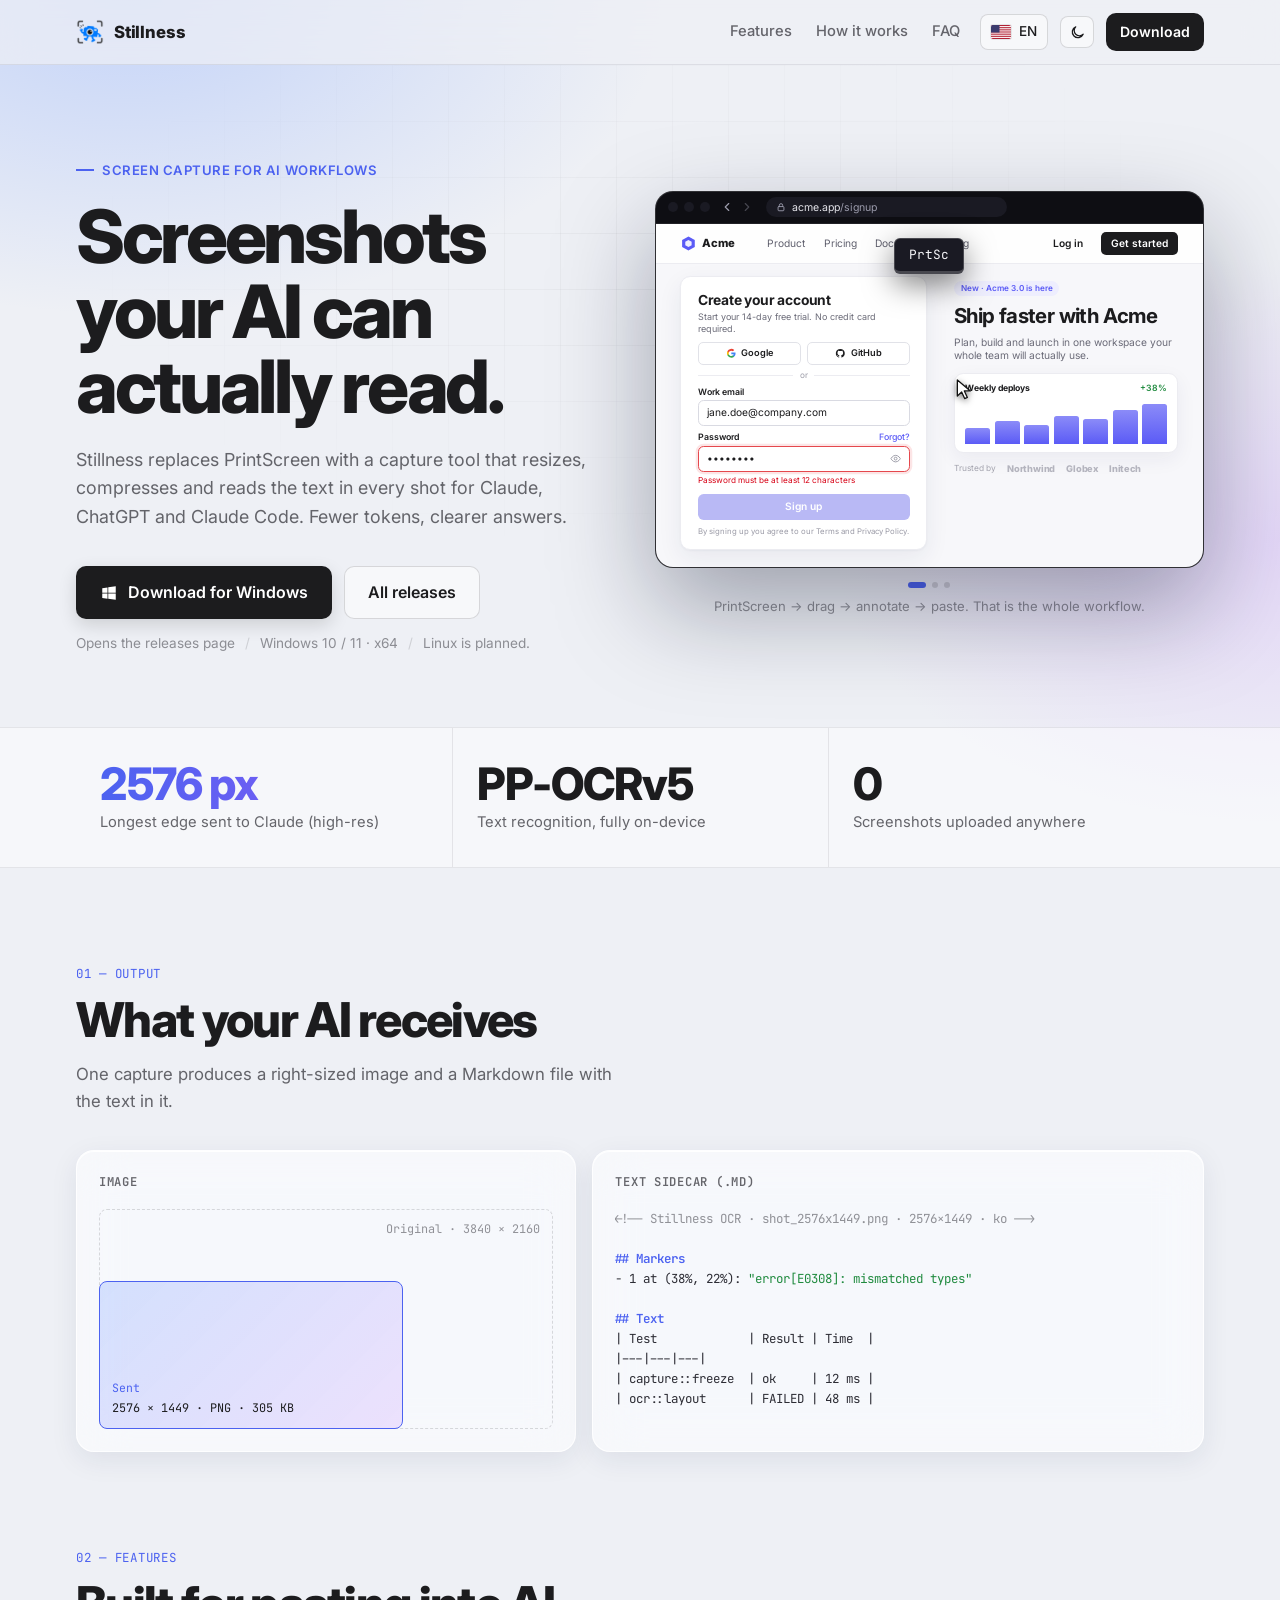
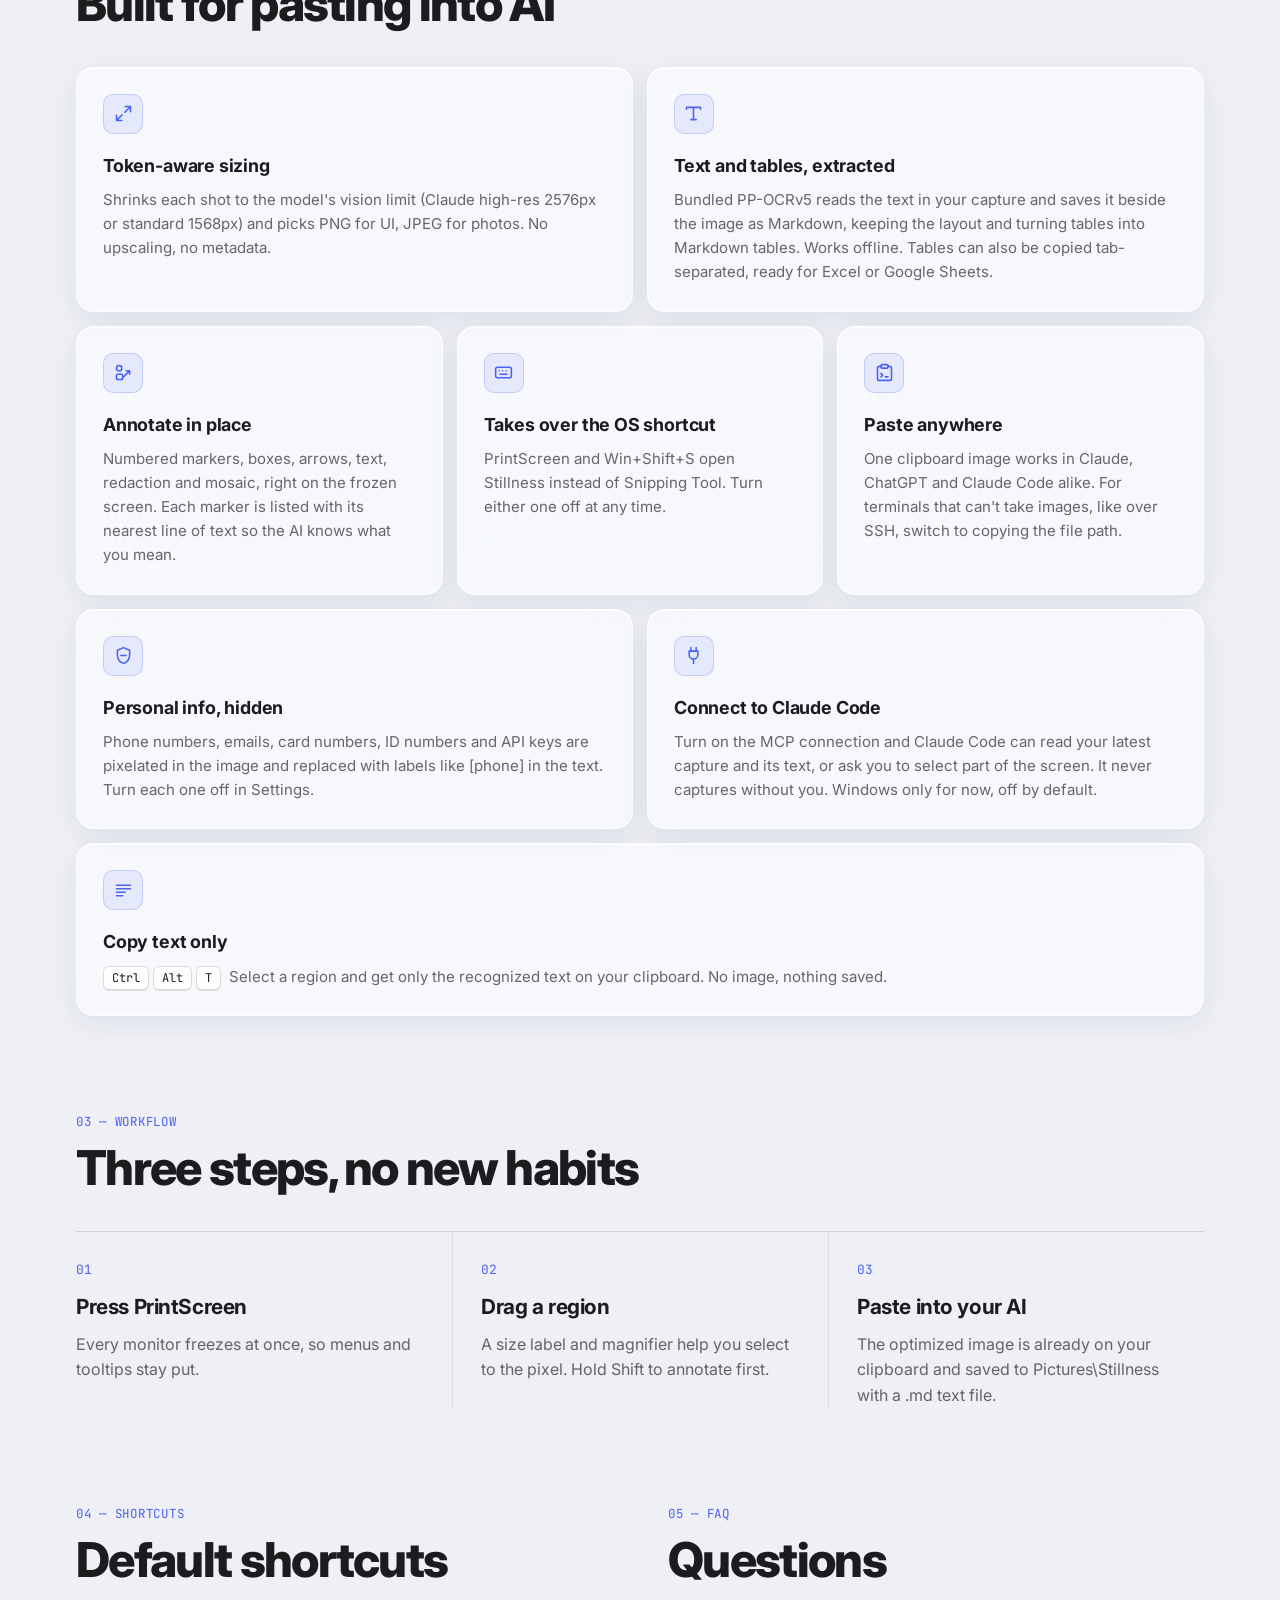
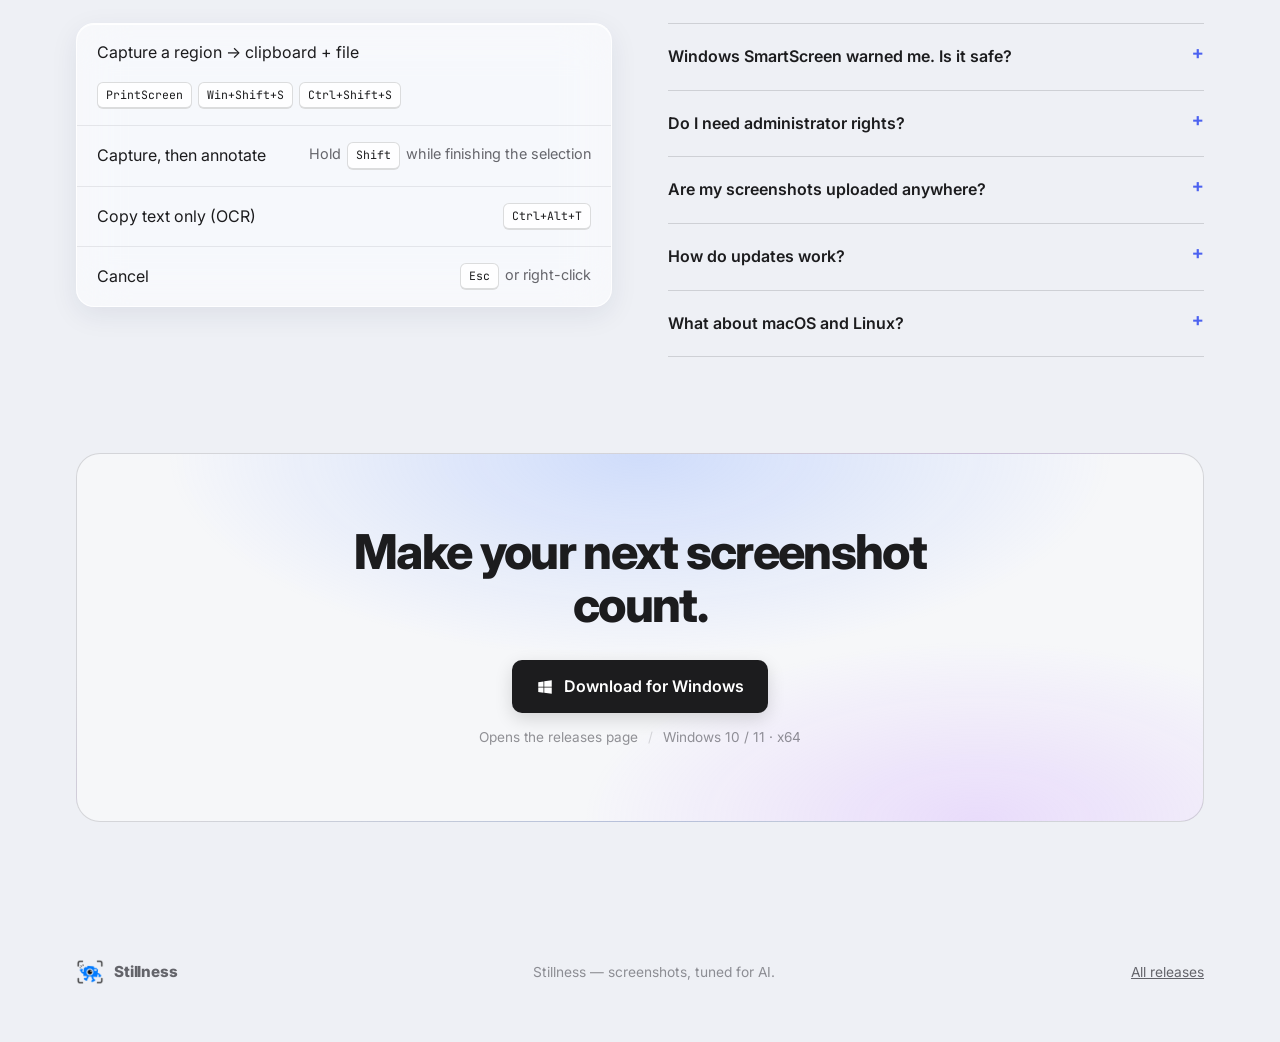
==== commit 418d0693: "Deploy site from ed1a5e9" ====
--- a/index.html
+++ b/index.html
@@ -483,6 +483,14 @@
           <div class="ic"><svg viewBox="0 0 24 24" fill="none" stroke="currentColor" stroke-width="1.8" stroke-linecap="round" stroke-linejoin="round" aria-hidden="true"><rect x="8" y="3" width="8" height="4" rx="1"/><path d="M8 5H6a2 2 0 0 0-2 2v12a2 2 0 0 0 2 2h12a2 2 0 0 0 2-2V7a2 2 0 0 0-2-2h-2M8 13l2 2-2 2M13 17h3"/></svg></div>
           <h3 data-i18n="feat.profiles.t"></h3><p data-i18n="feat.profiles.d"></p>
         </article>
+        <article class="wide surface">
+          <div class="ic"><svg viewBox="0 0 24 24" fill="none" stroke="currentColor" stroke-width="1.8" stroke-linecap="round" stroke-linejoin="round" aria-hidden="true"><path d="M12 3l7 3v5c0 4.5-3 8.5-7 10-4-1.5-7-5.5-7-10V6z"/><path d="M9 12h6"/></svg></div>
+          <h3 data-i18n="feat.redact.t"></h3><p data-i18n="feat.redact.d"></p>
+        </article>
+        <article class="wide surface">
+          <div class="ic"><svg viewBox="0 0 24 24" fill="none" stroke="currentColor" stroke-width="1.8" stroke-linecap="round" stroke-linejoin="round" aria-hidden="true"><path d="M9 3v4M15 3v4M7 7h10v4a5 5 0 0 1-10 0zM12 16v5"/></svg></div>
+          <h3 data-i18n="feat.mcp.t"></h3><p data-i18n="feat.mcp.d"></p>
+        </article>
         <article class="wide surface" style="grid-column: 1 / -1">
           <div class="ic"><svg viewBox="0 0 24 24" fill="none" stroke="currentColor" stroke-width="1.8" stroke-linecap="round" stroke-linejoin="round" aria-hidden="true"><path d="M4 6h16M4 10h16M4 14h10M4 18h7"/></svg></div>
           <h3 data-i18n="feat.text.t"></h3><p><kbd>Ctrl</kbd> <kbd>Alt</kbd> <kbd>T</kbd> &nbsp;<span data-i18n="feat.text.d"></span></p>
